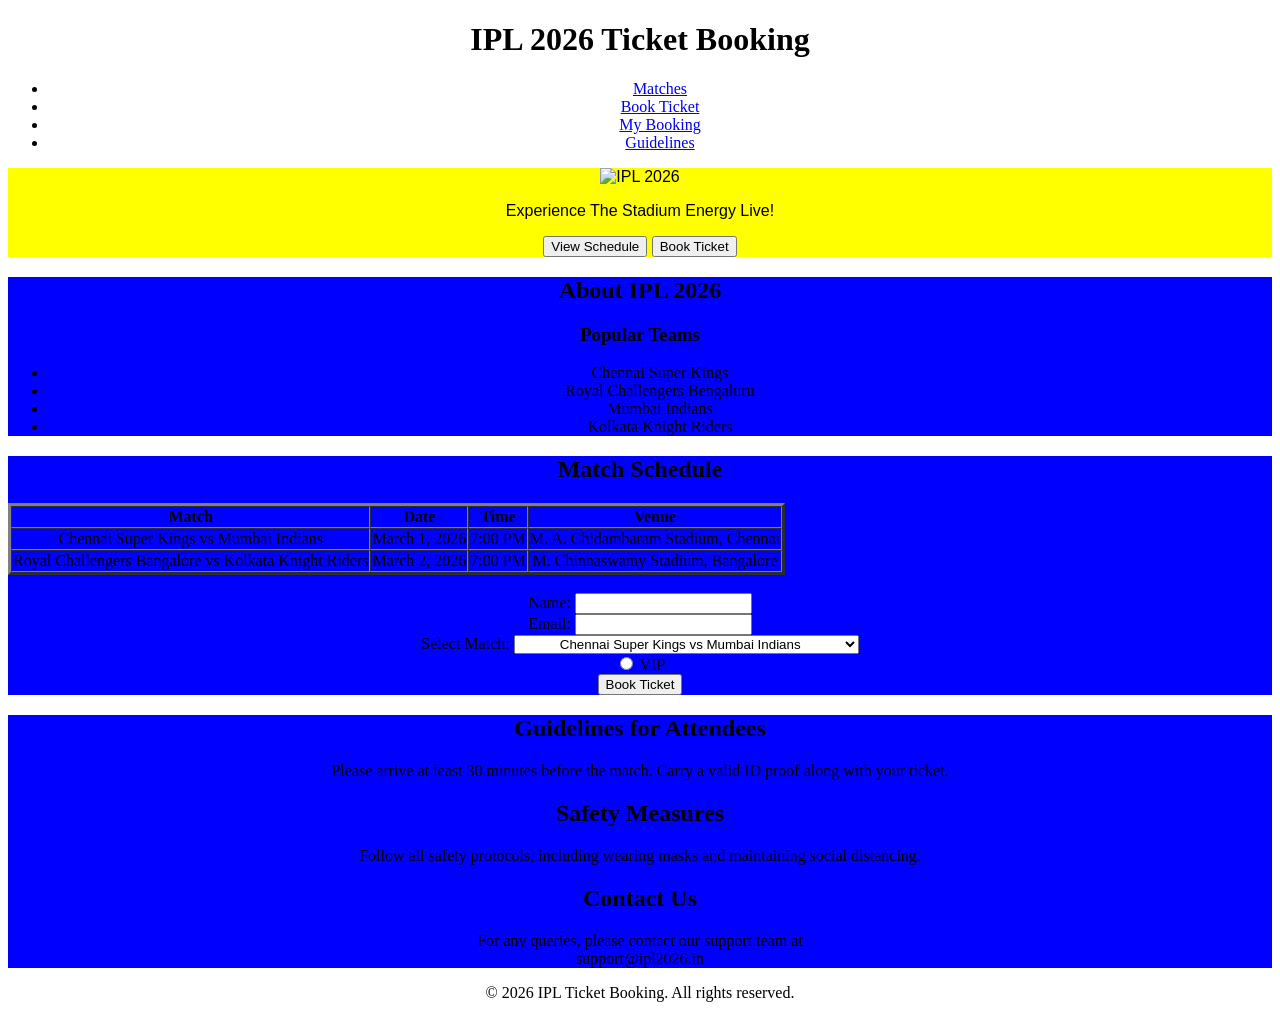
==== index.html @ c60cdea6 "Initial commit" ====
<!DOCTYPE html>
<html lang="en">
<head>
    <meta charset="UTF-8">
    <meta name="viewport" content="width=device-width, initial-scale=1.0">
    <title>HOME | IPL 2026 Ticket Booking</title>
    <style>
        * {
            text-align: center;
        }
        section {
            background-color: blue;
            text-align: center;
        }
        section#hero {
            background-color: yellow;
            font-family: Arial, sans-serif;
        }
    </style>
</head>
<body>
    <header>
        <h1>IPL 2026 Ticket Booking</h1>
        <nav>
            <ul>
                <li><a href="#">Matches</a></li>
                <li><a href="#">Book Ticket</a></li>
                <li><a href="#">My Booking</a></li>
                <li><a href="#">Guidelines</a></li>
            </ul>
        </nav>
    </header>

    <main>
        <section id="hero">
            <img src="images/ipl2026.jpg" alt="IPL 2026" width="100%">
            <p>Experience The Stadium Energy Live!</p>
            <button>View Schedule</button>
            <button>Book Ticket</button>
        </section>

        <section>
            <h2>About IPL 2026</h2>
            <h3>Popular Teams</h3>
            <ul>
                <li>Chennai Super Kings</li>
                <li>Royal Challengers Bengaluru</li>
                <li>Mumbai Indians</li>
                <li>Kolkata Knight Riders</li>
            </ul>
        </section>

        <section>
            <h2>Match Schedule</h2>
            <table border="3" cellspacing="0">
                <tr>
                    <th>Match</th>
                    <th>Date</th>
                    <th>Time</th>
                    <th>Venue</th>
                </tr>
                <tr>
                    <td>Chennai Super Kings vs Mumbai Indians</td>
                    <td>March 1, 2026</td>
                    <td>7:00 PM</td>
                    <td>M. A. Chidambaram Stadium, Chennai</td>
                </tr>
                <tr>
                    <td>Royal Challengers Bangalore vs Kolkata Knight Riders</td>
                    <td>March 2, 2026</td>
                    <td>7:00 PM</td>
                    <td>M. Chinnaswamy Stadium, Bangalore</td>
                </tr>
            </table>

            <br>

            <form>
                <label for="name">Name:</label>
                <input 
                  type="text" 
                  id="name" 
                  name="name" 
                  required
                >
                <br>

                <label for="email">Email:</label>
                <input 
                  type="email" 
                  id="email" 
                  name="email" 
                  required
                >
                <br>

                <label for="match">Select Match:</label>
                <select>
                    <option value="CSK vs MI">Chennai Super Kings vs Mumbai Indians</option>
                    <option value="RCB vs KKR">Royal Challengers Bangalore vs Kolkata Knight Riders</option>
                </select>
                <br>

                <input 
                  type="radio" 
                  id="vip" 
                  name="stand_category" 
                  value="VIP" 
                  required
                >
                <label for="vip">VIP</label><br>

                <button type="submit">Book Ticket</button>
            </form>
        </section>
    </main>
    <section>
        <h2>Guidelines for Attendees</h2>
        <p>Please arrive at least 30 minutes before the match. Carry a valid ID proof along with your ticket.</p>
        
        <h2>Safety Measures</h2>
        <p>Follow all safety protocols, including wearing masks and maintaining social distancing.</p>
        
        <h2>Contact Us</h2>
        <p>For any queries, please contact our support team at<br>support@ipl2026.in</p>
    </section>
    <footer>
        <p>&copy; 2026 IPL Ticket Booking. All rights reserved.</p>
    </footer>
</body>
</html>
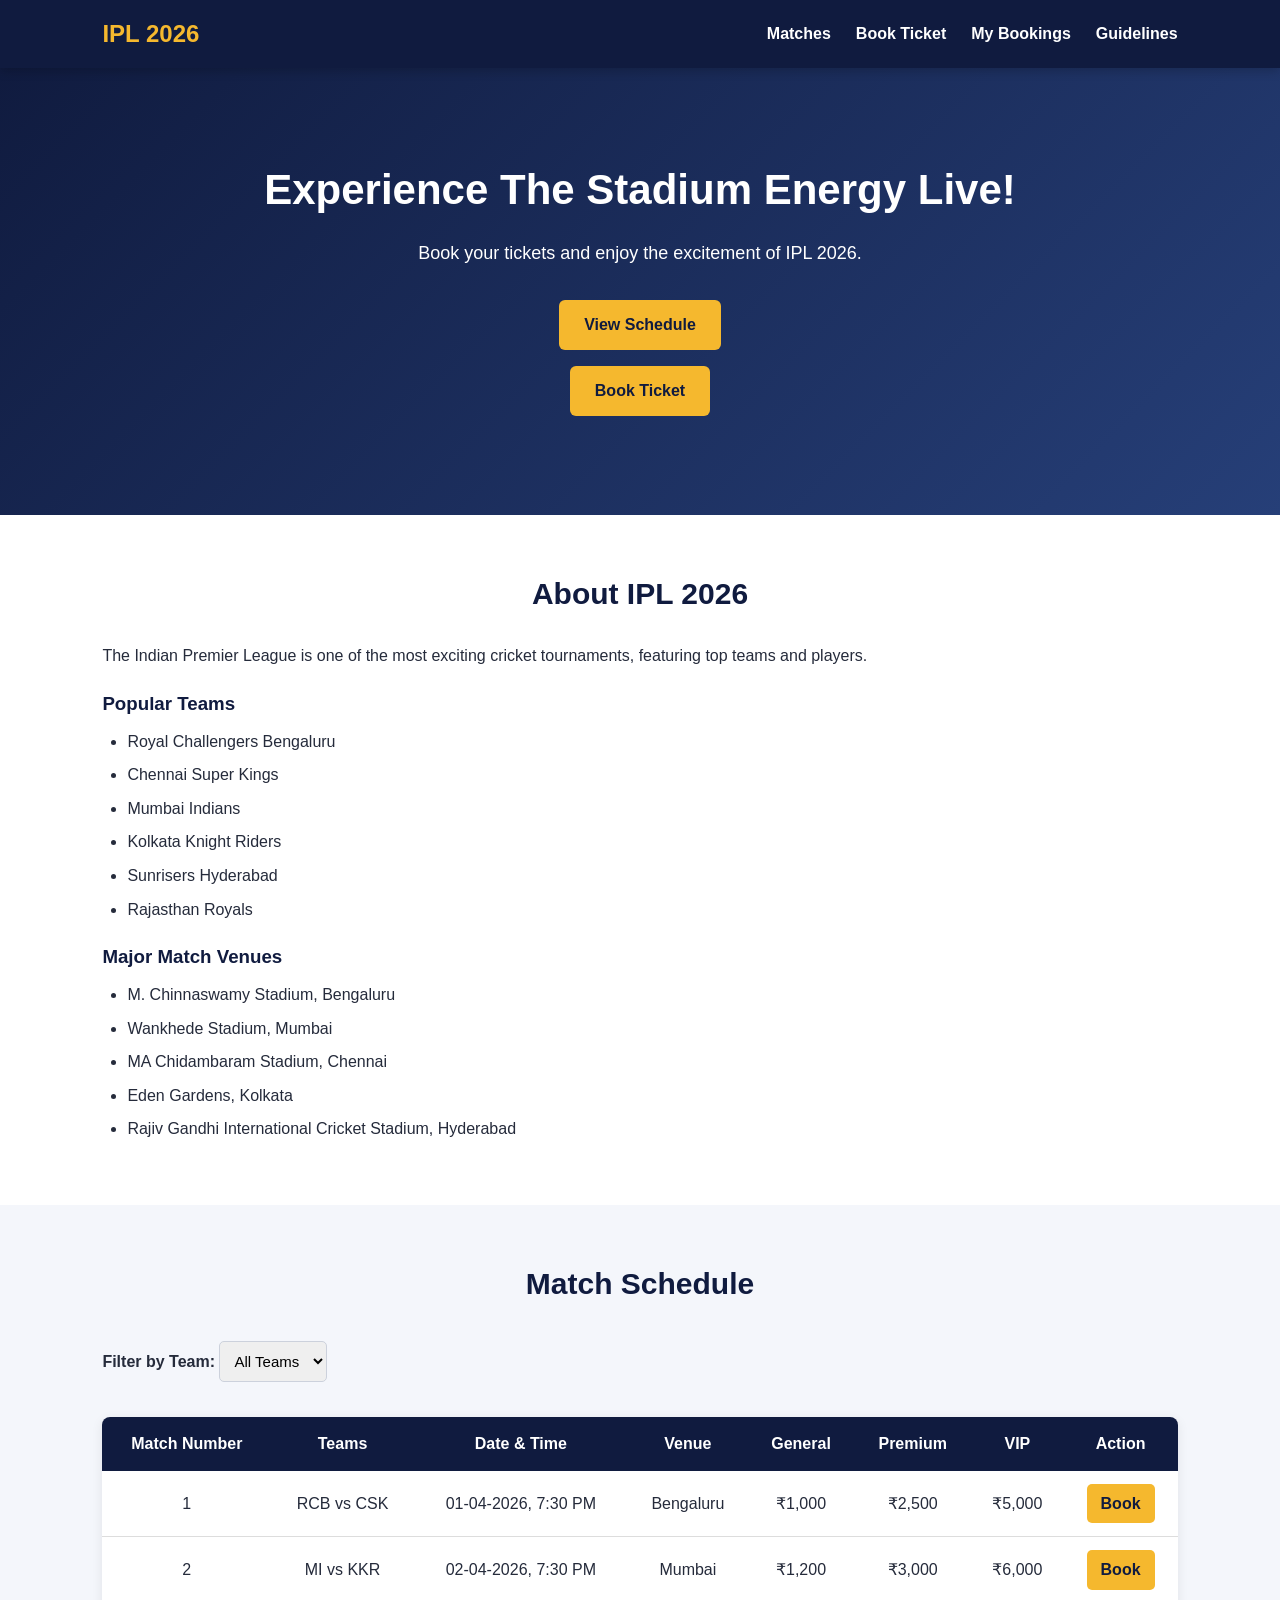
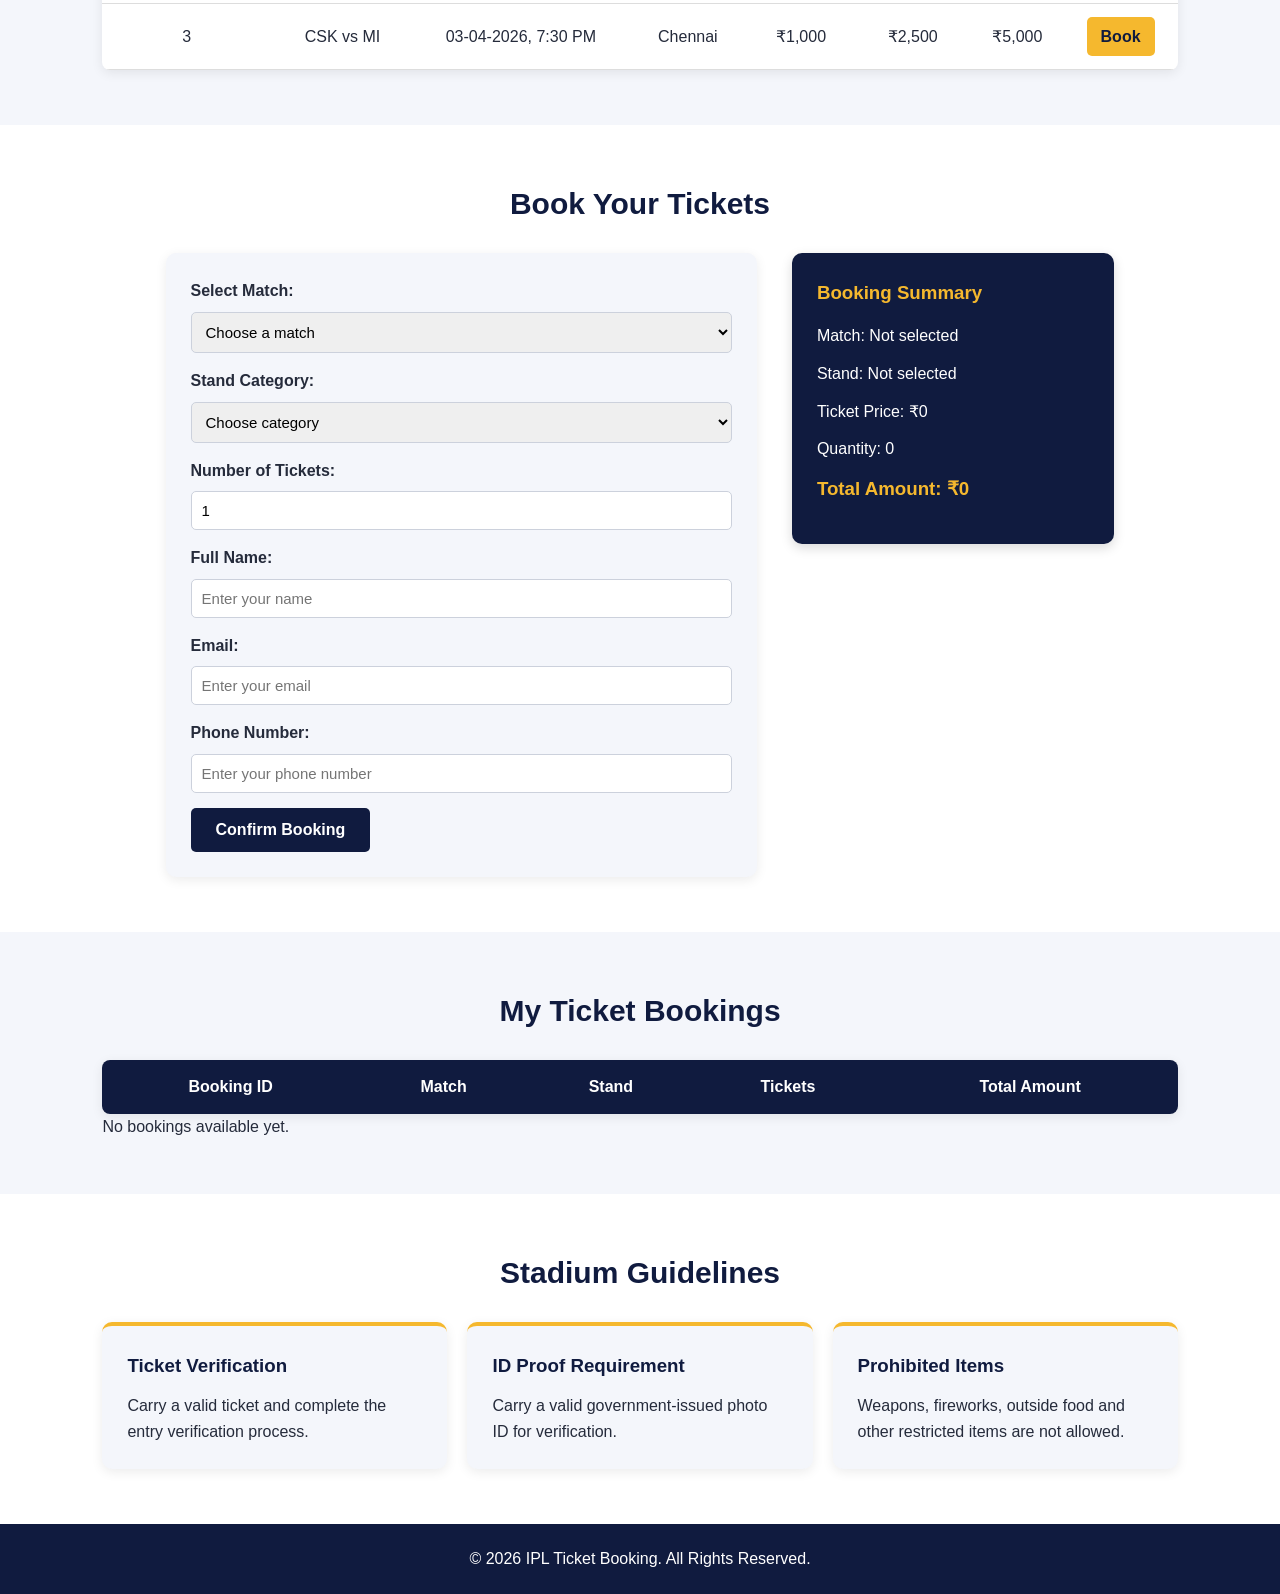
==== commit 8ffd7743: "Update website with CSS and images" ====
--- a/index.html
+++ b/index.html
@@ -3,129 +3,232 @@
 <head>
     <meta charset="UTF-8">
     <meta name="viewport" content="width=device-width, initial-scale=1.0">
-    <title>HOME | IPL 2026 Ticket Booking</title>
-    <style>
-        * {
-            text-align: center;
-        }
-        section {
-            background-color: blue;
-            text-align: center;
-        }
-        section#hero {
-            background-color: yellow;
-            font-family: Arial, sans-serif;
-        }
-    </style>
+    <title>IPL 2026 - Ticket Booking</title>
+    <link rel="stylesheet" href="styles.css">
 </head>
 <body>
+
+    <!-- Navigation Bar -->
     <header>
-        <h1>IPL 2026 Ticket Booking</h1>
         <nav>
+            <h2>IPL 2026</h2>
             <ul>
-                <li><a href="#">Matches</a></li>
-                <li><a href="#">Book Ticket</a></li>
-                <li><a href="#">My Booking</a></li>
-                <li><a href="#">Guidelines</a></li>
+                <li><a href="#matches">Matches</a></li>
+                <li><a href="#booking">Book Ticket</a></li>
+                <li><a href="#my-bookings">My Bookings</a></li>
+                <li><a href="#guidelines">Guidelines</a></li>
             </ul>
         </nav>
     </header>
 
     <main>
+
+        <!-- Hero Section -->
         <section id="hero">
-            <img src="images/ipl2026.jpg" alt="IPL 2026" width="100%">
-            <p>Experience The Stadium Energy Live!</p>
-            <button>View Schedule</button>
-            <button>Book Ticket</button>
-        </section>
-
-        <section>
+            <h1>Experience The Stadium Energy Live!</h1>
+            <p>Book your tickets and enjoy the excitement of IPL 2026.</p>
+            <a href="#matches">View Schedule</a>
+            <a href="#booking">Book Ticket</a>
+        </section>
+
+        <!-- About IPL -->
+        <section id="about">
             <h2>About IPL 2026</h2>
+            <p>
+                The Indian Premier League is one of the most exciting
+                cricket tournaments, featuring top teams and players.
+            </p>
+
             <h3>Popular Teams</h3>
             <ul>
+                <li>Royal Challengers Bengaluru</li>
                 <li>Chennai Super Kings</li>
-                <li>Royal Challengers Bengaluru</li>
                 <li>Mumbai Indians</li>
                 <li>Kolkata Knight Riders</li>
+                <li>Sunrisers Hyderabad</li>
+                <li>Rajasthan Royals</li>
             </ul>
-        </section>
-
-        <section>
+
+            <h3>Major Match Venues</h3>
+            <ul>
+                <li>M. Chinnaswamy Stadium, Bengaluru</li>
+                <li>Wankhede Stadium, Mumbai</li>
+                <li>MA Chidambaram Stadium, Chennai</li>
+                <li>Eden Gardens, Kolkata</li>
+                <li>Rajiv Gandhi International Cricket Stadium, Hyderabad</li>
+            </ul>
+        </section>
+
+        <!-- Match Schedule -->
+        <section id="matches">
             <h2>Match Schedule</h2>
-            <table border="3" cellspacing="0">
-                <tr>
-                    <th>Match</th>
-                    <th>Date</th>
-                    <th>Time</th>
-                    <th>Venue</th>
-                </tr>
-                <tr>
-                    <td>Chennai Super Kings vs Mumbai Indians</td>
-                    <td>March 1, 2026</td>
-                    <td>7:00 PM</td>
-                    <td>M. A. Chidambaram Stadium, Chennai</td>
-                </tr>
-                <tr>
-                    <td>Royal Challengers Bangalore vs Kolkata Knight Riders</td>
-                    <td>March 2, 2026</td>
-                    <td>7:00 PM</td>
-                    <td>M. Chinnaswamy Stadium, Bangalore</td>
-                </tr>
+
+            <label for="team-filter">Filter by Team:</label>
+            <select id="team-filter">
+                <option value="all">All Teams</option>
+                <option value="RCB">RCB</option>
+                <option value="CSK">CSK</option>
+                <option value="MI">MI</option>
+                <option value="KKR">KKR</option>
+            </select>
+
+            <table>
+                <thead>
+                    <tr>
+                        <th>Match Number</th>
+                        <th>Teams</th>
+                        <th>Date & Time</th>
+                        <th>Venue</th>
+                        <th>General</th>
+                        <th>Premium</th>
+                        <th>VIP</th>
+                        <th>Action</th>
+                    </tr>
+                </thead>
+
+                <tbody>
+                    <tr>
+                        <td>1</td>
+                        <td>RCB vs CSK</td>
+                        <td>01-04-2026, 7:30 PM</td>
+                        <td>Bengaluru</td>
+                        <td>₹1,000</td>
+                        <td>₹2,500</td>
+                        <td>₹5,000</td>
+                        <td><a href="#booking">Book</a></td>
+                    </tr>
+
+                    <tr>
+                        <td>2</td>
+                        <td>MI vs KKR</td>
+                        <td>02-04-2026, 7:30 PM</td>
+                        <td>Mumbai</td>
+                        <td>₹1,200</td>
+                        <td>₹3,000</td>
+                        <td>₹6,000</td>
+                        <td><a href="#booking">Book</a></td>
+                    </tr>
+
+                    <tr>
+                        <td>3</td>
+                        <td>CSK vs MI</td>
+                        <td>03-04-2026, 7:30 PM</td>
+                        <td>Chennai</td>
+                        <td>₹1,000</td>
+                        <td>₹2,500</td>
+                        <td>₹5,000</td>
+                        <td><a href="#booking">Book</a></td>
+                    </tr>
+                </tbody>
             </table>
-
-            <br>
-
-            <form>
-                <label for="name">Name:</label>
-                <input 
-                  type="text" 
-                  id="name" 
-                  name="name" 
-                  required
-                >
-                <br>
-
-                <label for="email">Email:</label>
-                <input 
-                  type="email" 
-                  id="email" 
-                  name="email" 
-                  required
-                >
-                <br>
-
-                <label for="match">Select Match:</label>
-                <select>
-                    <option value="CSK vs MI">Chennai Super Kings vs Mumbai Indians</option>
-                    <option value="RCB vs KKR">Royal Challengers Bangalore vs Kolkata Knight Riders</option>
-                </select>
-                <br>
-
-                <input 
-                  type="radio" 
-                  id="vip" 
-                  name="stand_category" 
-                  value="VIP" 
-                  required
-                >
-                <label for="vip">VIP</label><br>
-
-                <button type="submit">Book Ticket</button>
-            </form>
-        </section>
+        </section>
+
+        <!-- Ticket Booking -->
+        <section id="booking">
+            <h2>Book Your Tickets</h2>
+
+            <div class="booking-container">
+
+                <form>
+                    <label for="match">Select Match:</label>
+                    <select id="match" name="match" required>
+                        <option value="">Choose a match</option>
+                        <option value="RCB vs CSK">RCB vs CSK</option>
+                        <option value="MI vs KKR">MI vs KKR</option>
+                        <option value="CSK vs MI">CSK vs MI</option>
+                    </select>
+
+                    <label for="stand">Stand Category:</label>
+                    <select id="stand" name="stand" required>
+                        <option value="">Choose category</option>
+                        <option value="General">General</option>
+                        <option value="Premium">Premium</option>
+                        <option value="VIP">VIP</option>
+                    </select>
+
+                    <label for="quantity">Number of Tickets:</label>
+                    <input type="number" id="quantity" name="quantity"
+                           min="1" max="10" value="1" required>
+
+                    <label for="name">Full Name:</label>
+                    <input type="text" id="name" name="name"
+                           placeholder="Enter your name" required>
+
+                    <label for="email">Email:</label>
+                    <input type="email" id="email" name="email"
+                           placeholder="Enter your email" required>
+
+                    <label for="phone">Phone Number:</label>
+                    <input type="tel" id="phone" name="phone"
+                           placeholder="Enter your phone number"
+                           pattern="[0-9]{10}" required>
+
+                    <button type="submit">Confirm Booking</button>
+                </form>
+
+                <!-- Booking Summary -->
+                <aside class="summary-card">
+                    <h3>Booking Summary</h3>
+                    <p>Match: Not selected</p>
+                    <p>Stand: Not selected</p>
+                    <p>Ticket Price: ₹0</p>
+                    <p>Quantity: 0</p>
+                    <h3>Total Amount: ₹0</h3>
+                </aside>
+
+            </div>
+        </section>
+
+        <!-- My Bookings -->
+        <section id="my-bookings">
+            <h2>My Ticket Bookings</h2>
+
+            <table>
+                <thead>
+                    <tr>
+                        <th>Booking ID</th>
+                        <th>Match</th>
+                        <th>Stand</th>
+                        <th>Tickets</th>
+                        <th>Total Amount</th>
+                    </tr>
+                </thead>
+                <tbody>
+                    <!-- Booking records will appear here in the future -->
+                </tbody>
+            </table>
+
+            <p>No bookings available yet.</p>
+        </section>
+
+        <!-- Guidelines -->
+        <section id="guidelines">
+            <h2>Stadium Guidelines</h2>
+
+            <div class="guidelines-container">
+                <article>
+                    <h3>Ticket Verification</h3>
+                    <p>Carry a valid ticket and complete the entry verification process.</p>
+                </article>
+
+                <article>
+                    <h3>ID Proof Requirement</h3>
+                    <p>Carry a valid government-issued photo ID for verification.</p>
+                </article>
+
+                <article>
+                    <h3>Prohibited Items</h3>
+                    <p>Weapons, fireworks, outside food and other restricted items are not allowed.</p>
+                </article>
+            </div>
+        </section>
+
     </main>
-    <section>
-        <h2>Guidelines for Attendees</h2>
-        <p>Please arrive at least 30 minutes before the match. Carry a valid ID proof along with your ticket.</p>
-        
-        <h2>Safety Measures</h2>
-        <p>Follow all safety protocols, including wearing masks and maintaining social distancing.</p>
-        
-        <h2>Contact Us</h2>
-        <p>For any queries, please contact our support team at<br>support@ipl2026.in</p>
-    </section>
+
+    <!-- Footer -->
     <footer>
-        <p>&copy; 2026 IPL Ticket Booking. All rights reserved.</p>
+        <p>&copy; 2026 IPL Ticket Booking. All Rights Reserved.</p>
     </footer>
+
 </body>
 </html>
--- a/styles.css
+++ b/styles.css
@@ -0,0 +1,336 @@
+/* IPL Ticket Booking Website - CSS Styling */
+
+/* 1. Theme Variables */
+:root {
+    --primary: #101b3f;
+    --accent: #f5b82e;
+    --background: #f4f6fb;
+    --text: #252b3b;
+    --white: #ffffff;
+}
+
+/* 2. General Styling */
+* {
+    margin: 0;
+    padding: 0;
+    box-sizing: border-box;
+}
+
+html {
+    scroll-behavior: smooth;
+    scroll-padding-top: 85px;
+}
+
+body {
+    font-family: Arial, sans-serif;
+    background-color: var(--background);
+    color: var(--text);
+    line-height: 1.6;
+}
+
+section {
+    padding: 55px 8%;
+}
+
+section h2 {
+    color: var(--primary);
+    text-align: center;
+    margin-bottom: 25px;
+    font-size: 30px;
+}
+
+/* 3. Navigation Bar */
+header {
+    background-color: var(--primary);
+    position: fixed;
+    top: 0;
+    left: 0;
+    width: 100%;
+    z-index: 1000;
+    box-shadow: 0 3px 10px rgba(0, 0, 0, 0.2);
+}
+
+nav {
+    display: flex;
+    justify-content: space-between;
+    align-items: center;
+    padding: 15px 8%;
+}
+
+nav h2 {
+    color: var(--accent);
+}
+
+nav ul {
+    display: flex;
+    list-style: none;
+    gap: 25px;
+}
+
+nav ul li a {
+    color: var(--white);
+    text-decoration: none;
+    font-weight: bold;
+    transition: 0.3s;
+}
+
+nav ul li a:hover {
+    color: var(--accent);
+}
+
+/* 4. Hero Section */
+#hero {
+    margin-top: 65px;
+    min-height: 450px;
+    background: linear-gradient(135deg, #101b3f, #263f78);
+    color: var(--white);
+    text-align: center;
+    display: flex;
+    flex-direction: column;
+    justify-content: center;
+    align-items: center;
+}
+
+#hero h1 {
+    font-size: 42px;
+    margin-bottom: 15px;
+}
+
+#hero p {
+    font-size: 18px;
+    margin-bottom: 25px;
+}
+
+#hero a {
+    display: inline-block;
+    background-color: var(--accent);
+    color: var(--primary);
+    text-decoration: none;
+    padding: 12px 25px;
+    margin: 8px;
+    border-radius: 6px;
+    font-weight: bold;
+    transition: 0.3s;
+}
+
+#hero a:hover {
+    background-color: var(--white);
+    transform: translateY(-3px);
+}
+
+/* 5. About Section */
+#about {
+    background-color: var(--white);
+}
+
+#about h3 {
+    color: var(--primary);
+    margin: 20px 0 10px;
+}
+
+#about ul {
+    padding-left: 25px;
+}
+
+#about li {
+    margin-bottom: 8px;
+}
+
+/* 6. Match Schedule Table */
+#matches {
+    background-color: var(--background);
+}
+
+label {
+    font-weight: bold;
+}
+
+select,
+input {
+    padding: 10px;
+    border: 1px solid #ccd1dc;
+    border-radius: 5px;
+    margin: 8px 0 15px;
+    font-size: 15px;
+}
+
+table {
+    width: 100%;
+    border-collapse: collapse;
+    margin-top: 20px;
+    background-color: var(--white);
+    box-shadow: 0 3px 12px rgba(0, 0, 0, 0.08);
+    border-radius: 8px;
+    overflow: hidden;
+}
+
+th {
+    background-color: var(--primary);
+    color: var(--white);
+    padding: 14px;
+}
+
+td {
+    padding: 13px;
+    text-align: center;
+    border-bottom: 1px solid #ddd;
+}
+
+tbody tr:hover {
+    background-color: #fff4d8;
+}
+
+td a {
+    display: inline-block;
+    background-color: var(--accent);
+    color: var(--primary);
+    text-decoration: none;
+    padding: 7px 14px;
+    border-radius: 5px;
+    font-weight: bold;
+}
+
+/* 7. Booking Section */
+#booking {
+    background-color: var(--white);
+}
+
+.booking-container {
+    display: flex;
+    justify-content: center;
+    align-items: flex-start;
+    gap: 35px;
+    flex-wrap: wrap;
+}
+
+form {
+    background-color: var(--background);
+    padding: 25px;
+    border-radius: 10px;
+    width: 55%;
+    min-width: 280px;
+    box-shadow: 0 3px 12px rgba(0, 0, 0, 0.08);
+}
+
+form label {
+    display: block;
+}
+
+form input,
+form select {
+    width: 100%;
+}
+
+form button {
+    background-color: var(--primary);
+    color: var(--white);
+    border: none;
+    padding: 13px 25px;
+    border-radius: 5px;
+    cursor: pointer;
+    font-size: 16px;
+    font-weight: bold;
+}
+
+form button:hover {
+    background-color: var(--accent);
+    color: var(--primary);
+}
+
+/* 8. Booking Summary Card */
+.summary-card {
+    background-color: var(--primary);
+    color: var(--white);
+    padding: 25px;
+    border-radius: 10px;
+    width: 30%;
+    min-width: 250px;
+    box-shadow: 0 4px 12px rgba(0, 0, 0, 0.15);
+}
+
+.summary-card h3 {
+    color: var(--accent);
+    margin-bottom: 15px;
+}
+
+.summary-card p {
+    margin-bottom: 12px;
+}
+
+/* 9. My Bookings */
+#my-bookings {
+    background-color: var(--background);
+}
+
+/* 10. Guidelines Cards */
+#guidelines {
+    background-color: var(--white);
+}
+
+.guidelines-container {
+    display: flex;
+    justify-content: center;
+    gap: 20px;
+    flex-wrap: wrap;
+}
+
+.guidelines-container article {
+    background-color: var(--background);
+    padding: 25px;
+    border-radius: 10px;
+    flex: 1;
+    min-width: 220px;
+    box-shadow: 0 3px 12px rgba(0, 0, 0, 0.08);
+    border-top: 4px solid var(--accent);
+}
+
+.guidelines-container article h3 {
+    color: var(--primary);
+    margin-bottom: 12px;
+}
+
+/* 11. Footer */
+footer {
+    background-color: var(--primary);
+    color: var(--white);
+    text-align: center;
+    padding: 22px;
+}
+
+/* 12. Responsive Design */
+@media (max-width: 768px) {
+    nav {
+        flex-direction: column;
+        gap: 12px;
+    }
+
+    nav ul {
+        flex-wrap: wrap;
+        justify-content: center;
+        gap: 12px;
+    }
+
+    #hero {
+        margin-top: 110px;
+        padding: 50px 20px;
+    }
+
+    #hero h1 {
+        font-size: 30px;
+    }
+
+    section {
+        padding: 40px 5%;
+    }
+
+    form,
+    .summary-card {
+        width: 100%;
+    }
+
+    table {
+        display: block;
+        overflow-x: auto;
+        white-space: nowrap;
+    }
+}
